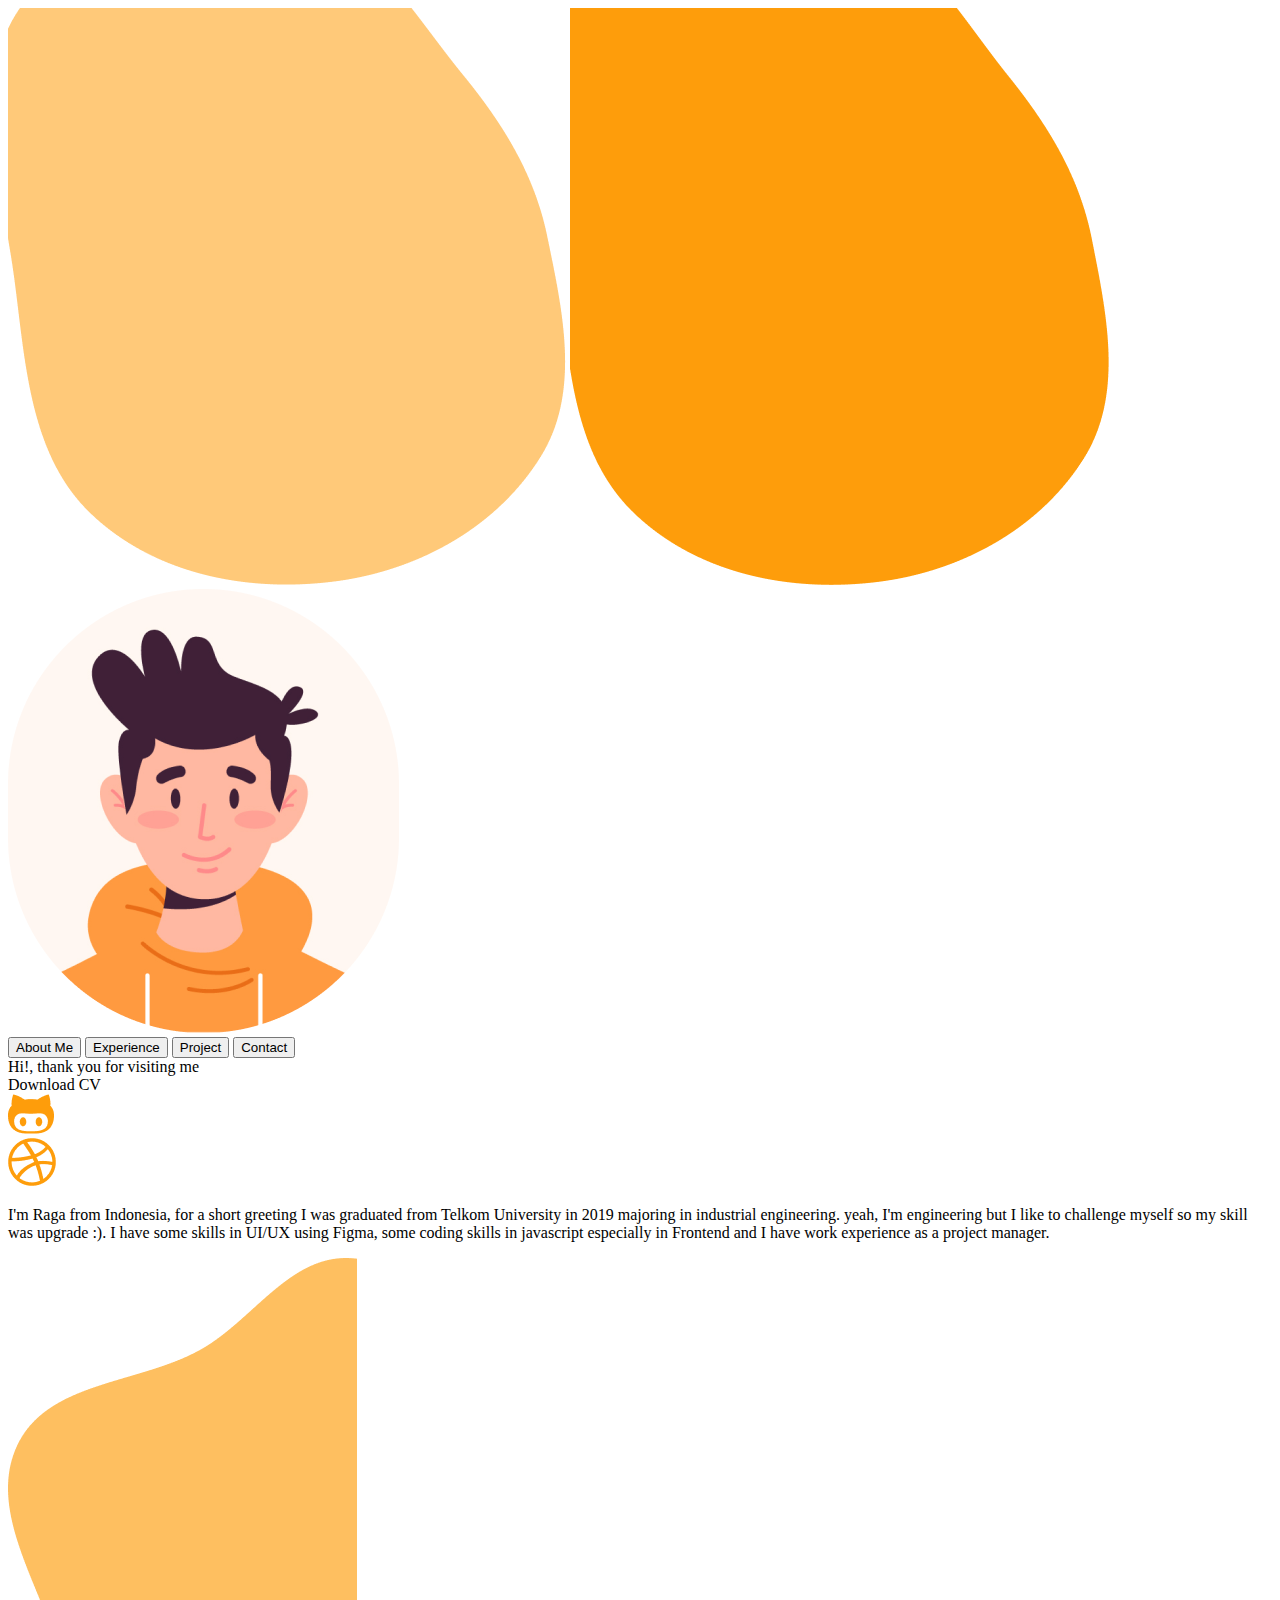
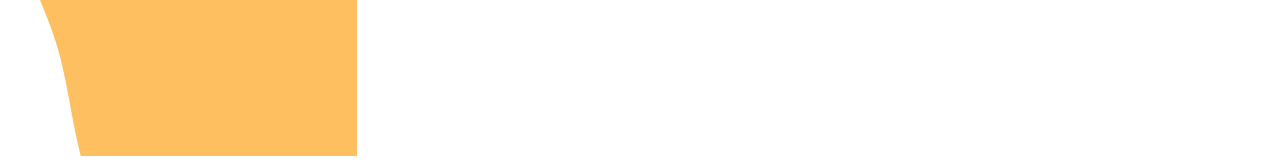
==== index.html @ 0a59a6d9 "restoring files" ====
<!DOCTYPE html>
<html lang="en">
<head>
    <meta charset="UTF-8">
    <meta http-equiv="X-UA-Compatible" content="IE=edge">
    <meta name="viewport" content="width=device-width, initial-scale=1.0">
    <title>Document</title>
            <!--Google font-->   
<link rel="preconnect" href="https://fonts.googleapis.com">
<link rel="preconnect" href="https://fonts.gstatic.com" crossorigin>
<link href="https://fonts.googleapis.com/css2?family=Sahitya:wght@400;700&display=swap" rel="stylesheet">
            <!--My css-->
<link rel="stylesheet" href="css/main.css">
</head>
<body>
    <main class="container">
    <div class="cv_prof">
        <img class= vbac src="images/Vectorbubblebac.png" alt="">
        <img class= vfront src="images/Vectorbubblefront.png" alt="">
        <img class= profile src="images/3474950 1cv profile.png" alt="">
    </div>
    <div class="btns">
        <button class="btn-1">About Me</button>
        <button class="btn-2">Experience</button>
        <button class="btn-3">Project</button>
        <button class="btn-4">Contact</button>
    </div>
    <div class="hi">
        <p1 class = "bigHi">Hi!, </p1>
        <p2 class = "smallThanks">thank you for visiting me</p2>
    </div>
    <div class="middle_area">
        <div class="cv-link">Download CV</div>
        <div class="git-link">
            <img src="images/Vectorlittlerobo.png" alt="">
        </div>
        <div class="drib-link"><img src="images/Vectordribble.png" alt="">
        </div>
    </div>
    <div class="main_intro">
        <p>I'm Raga from Indonesia, for a short greeting I was graduated from Telkom University in 2019 majoring in industrial engineering. yeah, I'm engineering but I like to challenge myself so my skill was upgrade :). I have some skills in UI/UX using Figma, some coding skills in javascript especially in Frontend and I have work experience as a project manager. 
        </p>
    </div>
    <div class="vLeft"> 
        <img src="images/Vectorbubble bottom.png"
    </div>
    </main>

</body>
</html>
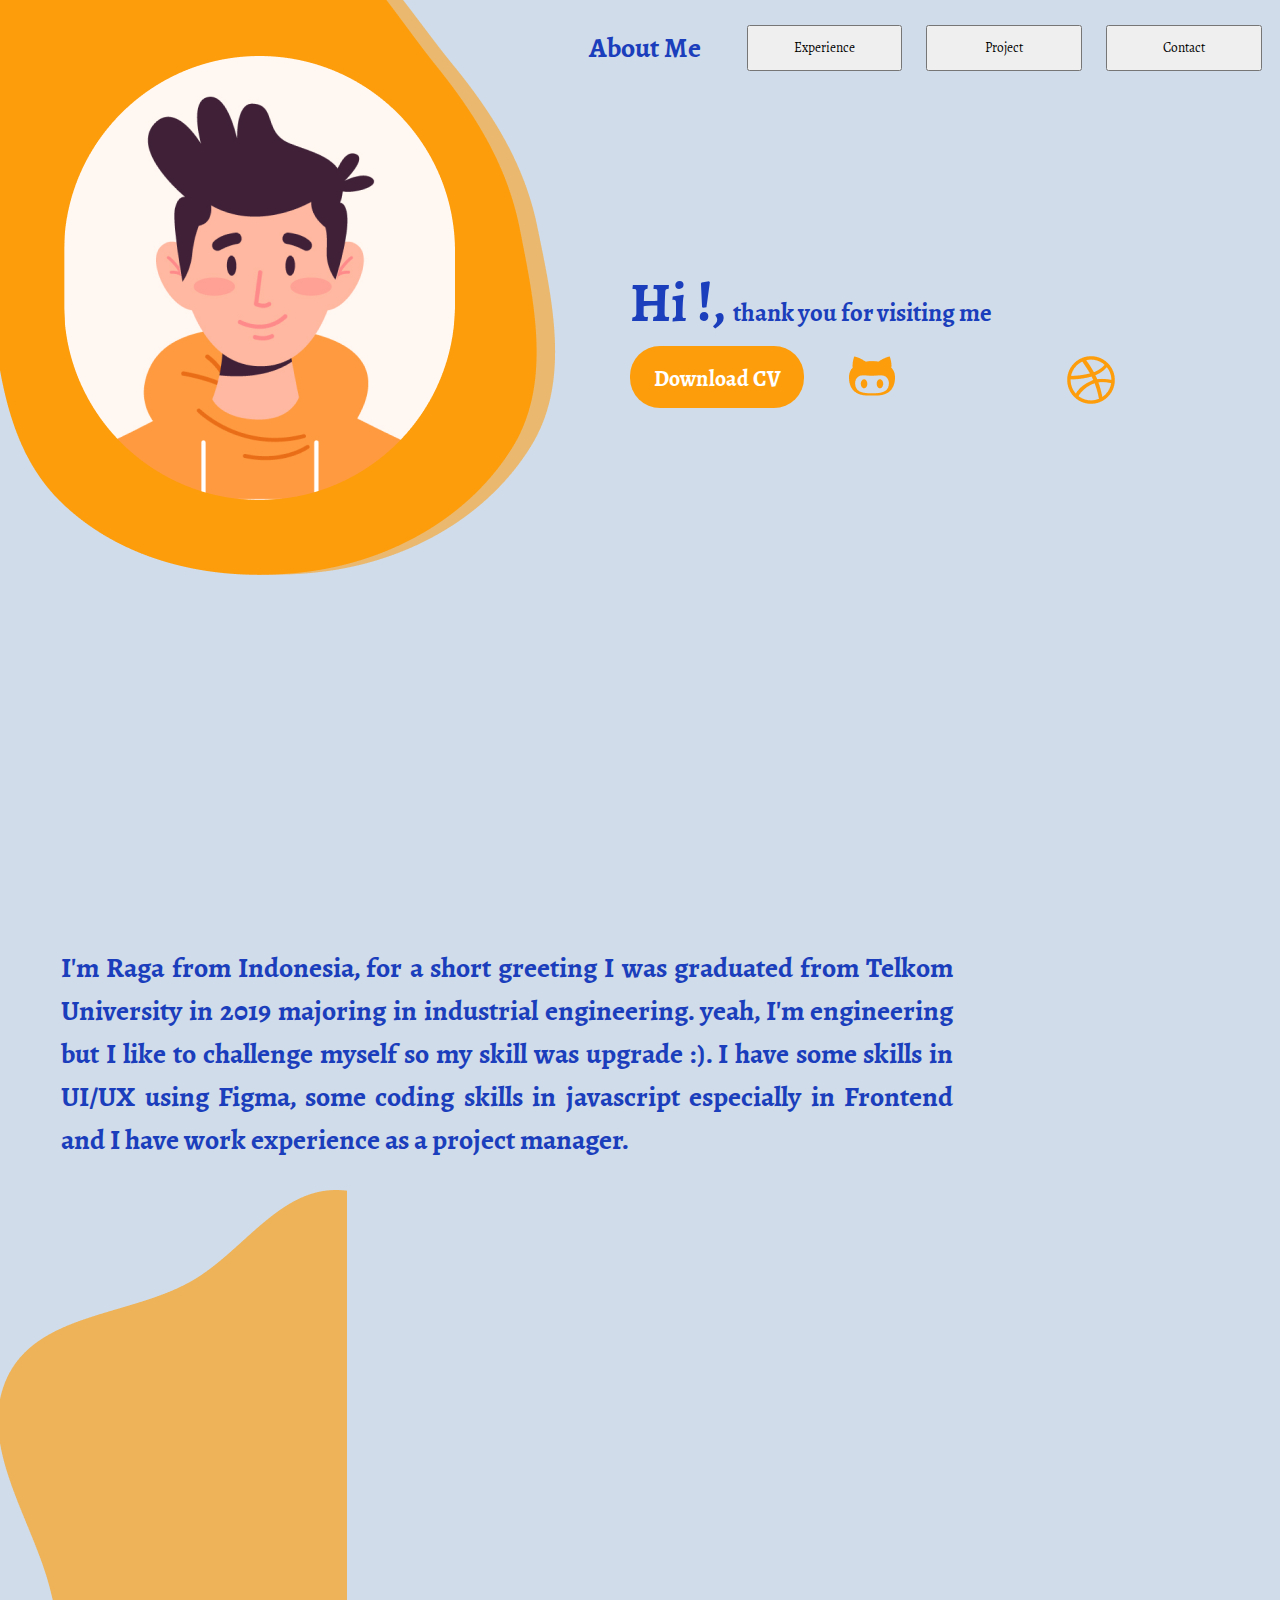
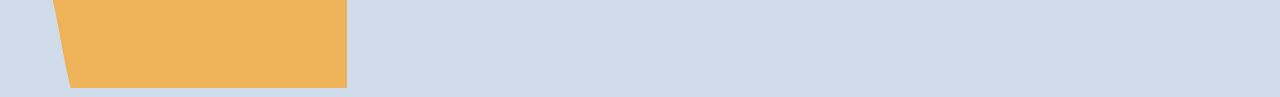
==== commit e48ea486: "trying to fix middle area around grid" ====
--- a/index.html
+++ b/index.html
@@ -26,7 +26,7 @@
         <button class="btn-4">Contact</button>
     </div>
     <div class="hi">
-        <p1 class = "bigHi">Hi!, </p1>
+        <p1 class = "bigHi">Hi !, </p1>
         <p2 class = "smallThanks">thank you for visiting me</p2>
     </div>
     <div class="middle_area">
--- a/css/main.css
+++ b/css/main.css
@@ -0,0 +1,139 @@
+*{ 
+    font-family: 'Sahitya', serif;
+}
+
+.container{
+    width: 100%;
+    max-width: 1440px;
+    margin: -10px;
+}
+
+body {
+    background-color: #D0DCE9; 
+    color: #1A3EBC;
+
+}
+
+.cv_prof {
+    position: relative;
+    width: 35%;
+
+}
+
+.btns{
+    display: grid;
+    grid-template-columns: repeat(4, 4fr);
+    gap:1.5rem;
+    position: relative;
+    padding-top: 2.1%;
+    padding-left: 45%;
+}
+
+ .btn-1{
+    color: #1A3EBC;
+    background-color: #D0DCE9;
+    border: 0ch;
+    font-weight: bold;
+    font-size: 28px;
+}
+
+.btn-1:hover{
+    cursor: pointer;
+}
+/*
+.btn-2{   
+    position: relative;
+    background-color: #D0DCE9;
+    width: 133px;
+    height: 43px;
+    left: 790px;
+    top: 32px;
+
+
+    font-weight: bold;
+    font-size: 28px; 
+    color: #1A3EBC;
+    border: 0ch;
+} */
+
+.vbac{    
+    position: absolute;
+    max-width: 558px;
+}
+
+.vfront{
+    position: absolute;
+    max-width: 539px;
+}
+
+.profile{
+    position:absolute;
+    border-radius: 190.5px;
+    max-width: 391px;
+    padding-left: 15%;
+    padding-top: 13%;
+}
+
+.hi{
+    padding-top: 15%;
+}
+.bigHi{
+    padding-left: 50%;
+    font-weight: 700;
+    font-size: 55px;
+}
+
+.smallThanks{
+    font-weight: 700;
+    font-size: 25px;
+}
+
+.main_intro {
+position: relative;
+max-width: 892.28px;
+padding-top:40%;
+padding-left: 5%;
+font-weight: 700;
+font-size: 28px;
+line-height: 43px;
+text-align: justify;
+}
+
+.middle_area{
+    color:white;
+    font-weight: bold;
+    font-size: 22px;
+    display: grid;
+    grid-template-columns: repeat(3, 3fr);
+    gap: 1.5rem;
+    position: relative;
+    padding-left: 50%;
+}
+
+.cv-link{
+    position: relative;
+    background-color: rgba(254, 157, 11, 1);
+    border-radius: 30px;
+    text-align: center;
+    padding-top: 8%;
+    max-width: 174px;
+    max-height: 46px;
+}
+
+.git-link{
+    grid-column: span 0;
+    position: relative;
+    text-align: center;
+    padding-top: 5%;
+    padding-right: 90%;
+}
+
+.drib-link{
+    position: relative;
+    text-align: center;
+    padding-top: 5%;
+    padding-right: 90%;
+}
+.vLeft{
+    
+}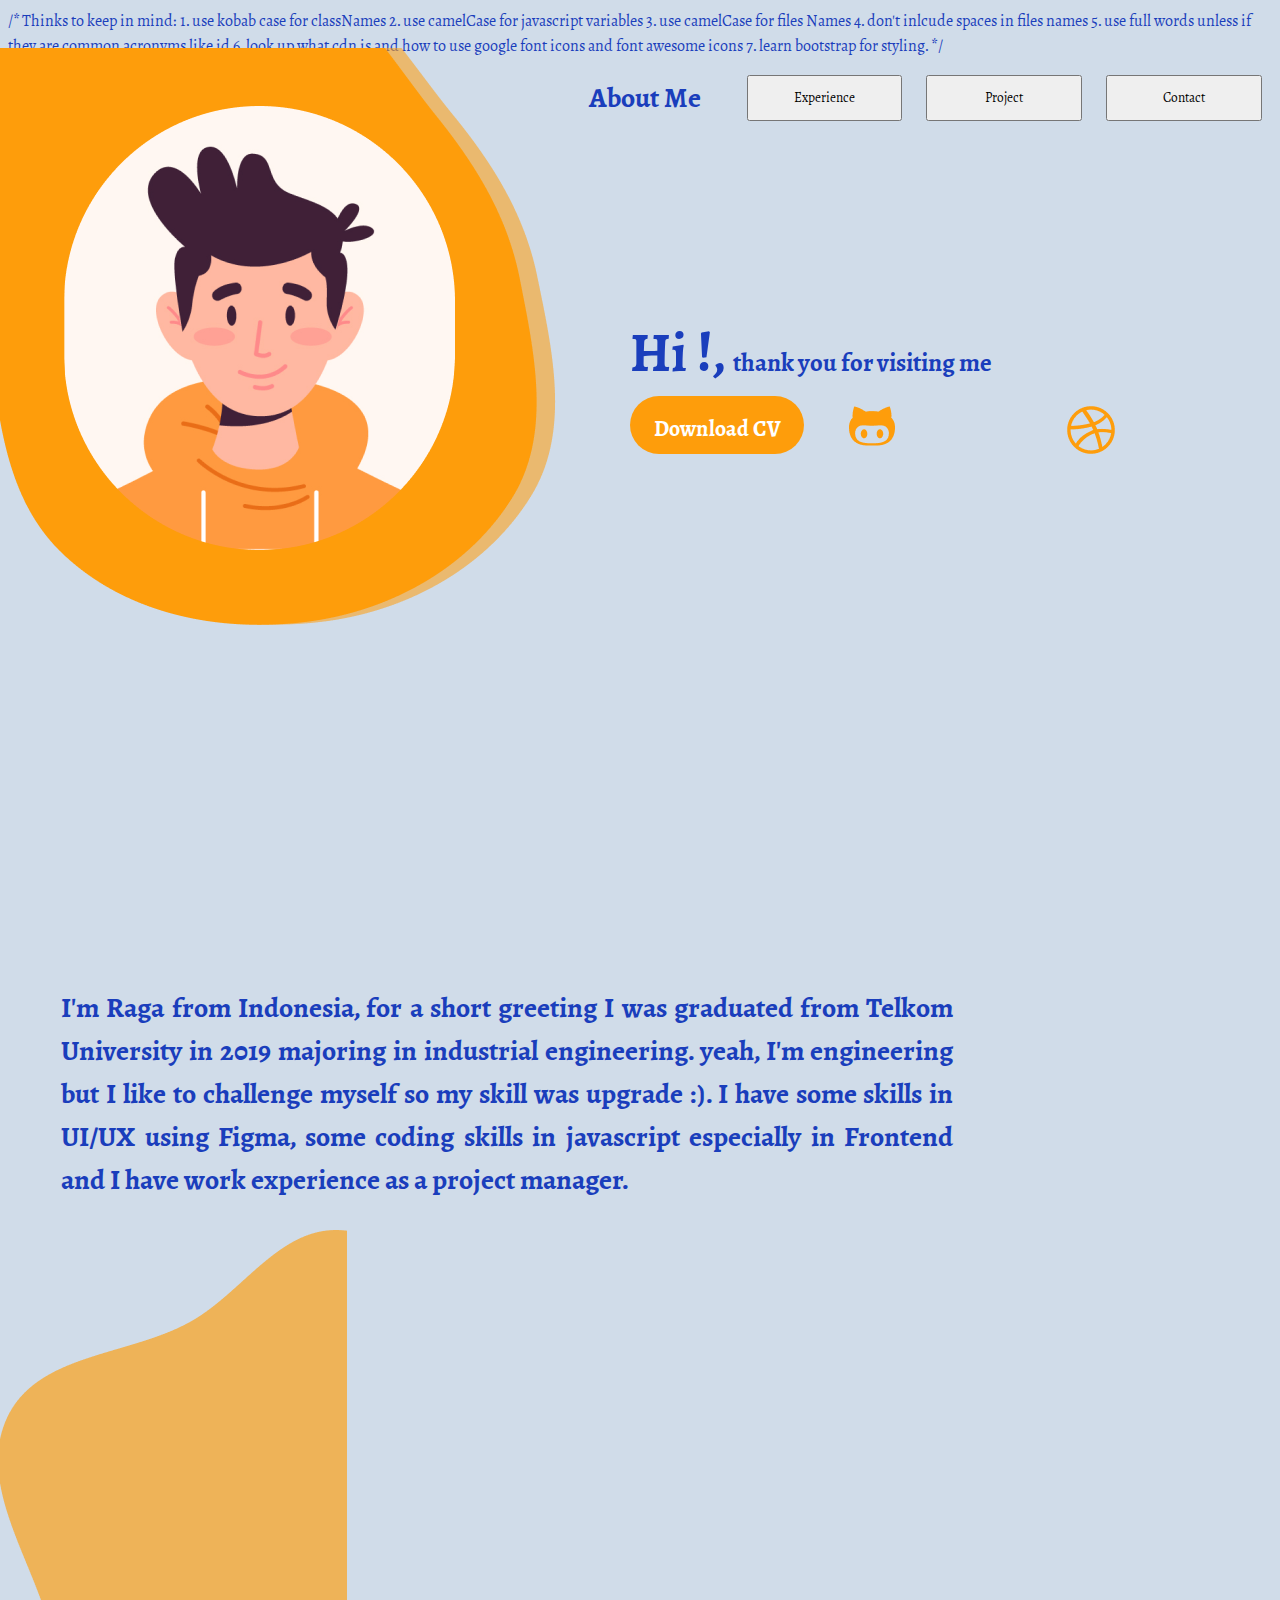
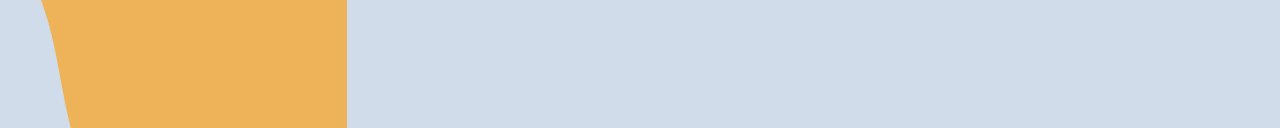
==== commit 86ed09c6: "Helpful tips." ====
--- a/index.html
+++ b/index.html
@@ -1,3 +1,13 @@
+/* Thinks to keep in mind:
+    1. use kobab case for classNames 
+    2. use camelCase for javascript variables 
+    3. use camelCase for files Names 
+    4. don't inlcude spaces in files names
+    5. use full words unless if they are common acronyms like id
+    6. look up what cdn is and how to use google font icons and font awesome icons
+    7. learn bootstrap for styling. 
+*/
+
 <!DOCTYPE html>
 <html lang="en">
 <head>
@@ -47,4 +57,4 @@
     </main>
 
 </body>
-</html>+</html>
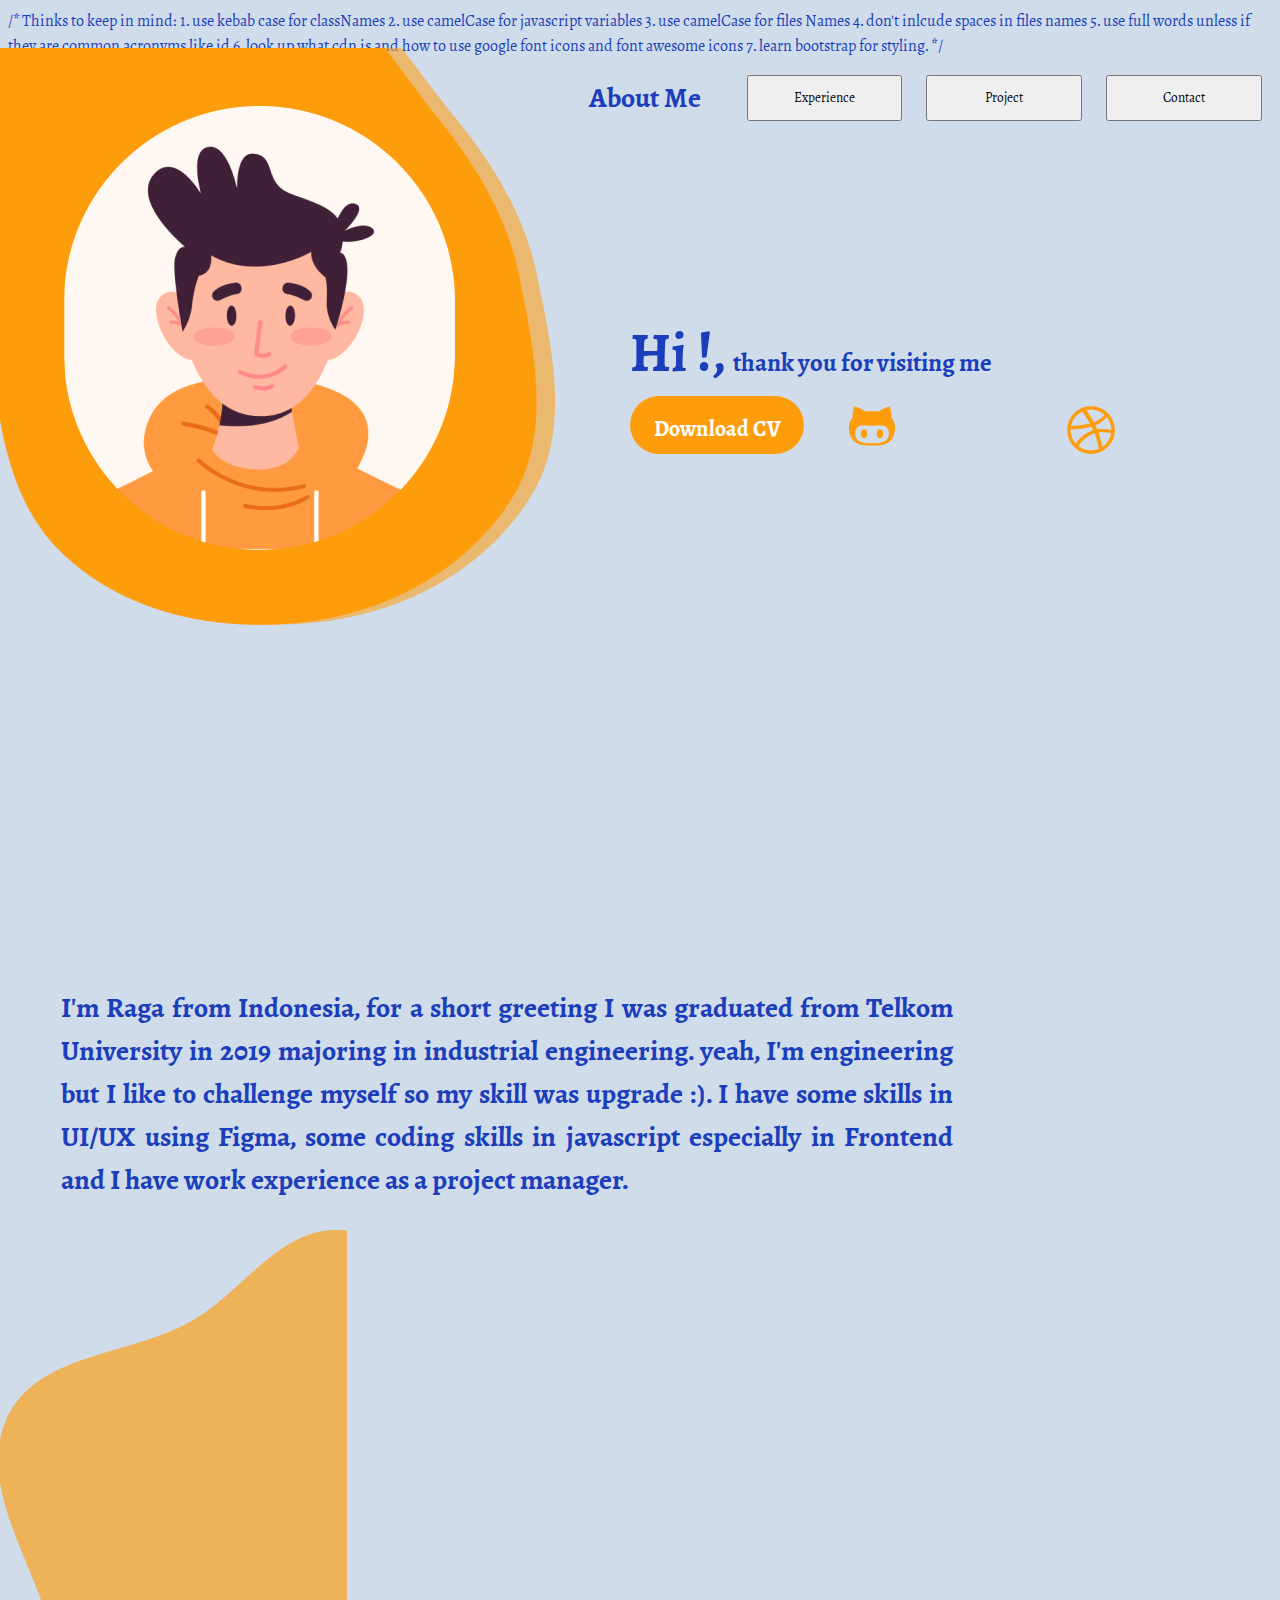
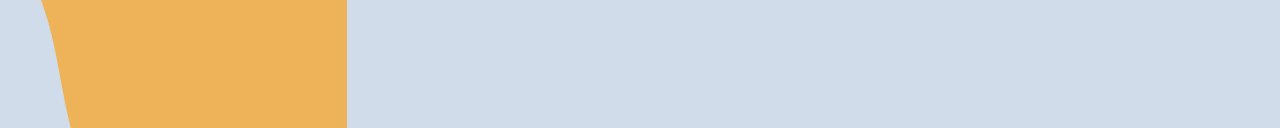
==== commit 7e78d8a9: "Update index.html" ====
--- a/index.html
+++ b/index.html
@@ -1,5 +1,5 @@
 /* Thinks to keep in mind:
-    1. use kobab case for classNames 
+    1. use kebab case for classNames 
     2. use camelCase for javascript variables 
     3. use camelCase for files Names 
     4. don't inlcude spaces in files names
